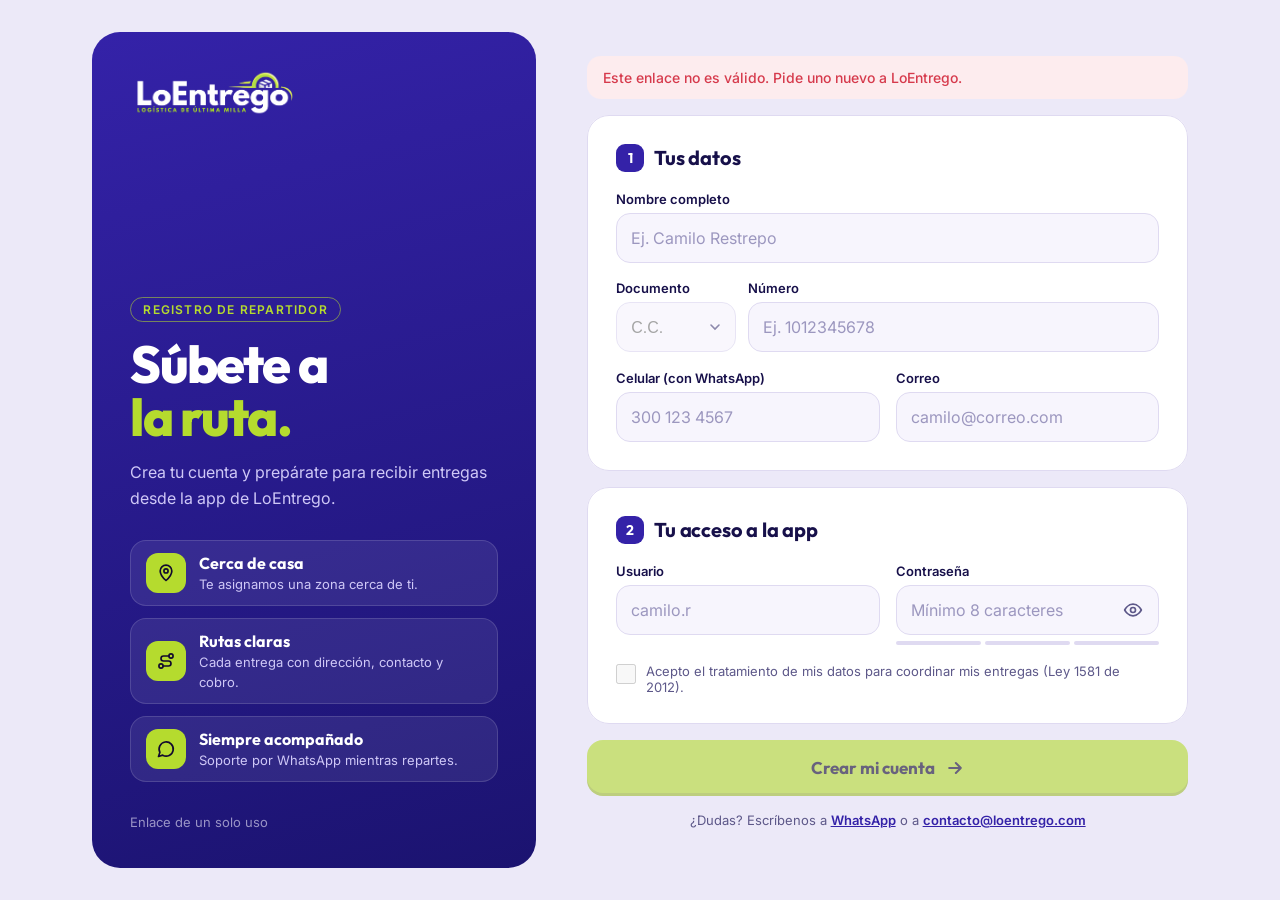
==== form repartidor/index.html @ 3a03f3bd "Links: página de enlaces rehecha (mosaico de tarjetas sobre el planeta, una pantalla sin scroll); re" ====
<!DOCTYPE html>
<html lang="es">
<head>
<meta charset="UTF-8">
<meta name="viewport" content="width=device-width, initial-scale=1.0, viewport-fit=cover">
<meta name="theme-color" content="#3422A8" media="(prefers-color-scheme: light)">
<meta name="theme-color" content="#130F3C" media="(prefers-color-scheme: dark)">
<meta name="color-scheme" content="light dark">
<meta name="robots" content="noindex">
<title>Registro de repartidor · LoEntrego</title>
<link rel="preconnect" href="https://fonts.googleapis.com">
<link rel="preconnect" href="https://fonts.gstatic.com" crossorigin>
<link href="https://fonts.googleapis.com/css2?family=Outfit:wght@500;600;700;800&family=Inter:wght@400;500;600;700&display=swap" rel="stylesheet">
<link rel="stylesheet" href="Styles-registrorepartidor.css?v=7">
<link rel="icon" href="img/icon-192.png">
<link rel="apple-touch-icon" href="img/apple-touch-icon.png">
</head>
<body>

<div class="page">

  <!-- ===== Panel de marca ===== -->
  <aside class="aside">
    <img class="aside-logo" src="img/LoEntrego2026-transparente.png" alt="LoEntrego — Logística de última milla" width="1383" height="374">
    <div class="aside-body">
      <p class="kicker">Registro de repartidor</p>
      <h1>Súbete a<br><span>la ruta.</span></h1>
      <p class="aside-sub">Crea tu cuenta y prepárate para recibir entregas desde la app de LoEntrego.</p>
      <ul class="perks">
        <li><span class="perk-ico" aria-hidden="true"><svg viewBox="0 0 24 24"><path d="M12 21s-7-6.2-7-11.5a7 7 0 0 1 14 0C19 14.8 12 21 12 21Z"/><circle cx="12" cy="9.5" r="2.5"/></svg></span><div><b>Cerca de casa</b><small>Te asignamos una zona cerca de ti.</small></div></li>
        <li><span class="perk-ico" aria-hidden="true"><svg viewBox="0 0 24 24"><circle cx="6" cy="18" r="2.5"/><circle cx="18" cy="6" r="2.5"/><path d="M8.5 18H15a3 3 0 0 0 0-6H9a3 3 0 0 1 0-6h6.5"/></svg></span><div><b>Rutas claras</b><small>Cada entrega con dirección, contacto y cobro.</small></div></li>
        <li><span class="perk-ico" aria-hidden="true"><svg viewBox="0 0 24 24"><path d="M3 21l1.7-5A8.5 8.5 0 1 1 8 19.4Z"/></svg></span><div><b>Siempre acompañado</b><small>Soporte por WhatsApp mientras repartes.</small></div></li>
      </ul>
    </div>
    <p class="aside-foot" id="link-info">Enlace de un solo uso</p>
  </aside>

  <!-- ===== Formulario ===== -->
  <main class="main">
    <form class="form" id="registroForm" novalidate>
      <div class="aviso" id="aviso" hidden></div>

      <!-- 1. Tus datos -->
      <fieldset class="block">
        <legend><span class="n">1</span>Tus datos</legend>

        <div class="field">
          <label for="nombre">Nombre completo</label>
          <input class="input" type="text" id="nombre" name="nombre" placeholder="Ej. Camilo Restrepo" autocomplete="name" maxlength="60" required>
          <p class="err" id="err-nombre">Escribe tu nombre y tu apellido.</p>
        </div>

        <div class="doc">
          <div class="field">
            <label for="tipo_documento">Documento</label>
            <select class="input" id="tipo_documento" name="tipo_documento">
              <option value="cc">C.C.</option>
              <option value="ce">C.E.</option>
              <option value="ppt">PPT</option>
              <option value="pasaporte">Pasaporte</option>
            </select>
          </div>
          <div class="field">
            <label for="documento">Número</label>
            <input class="input" type="text" id="documento" name="documento" placeholder="Ej. 1012345678" inputmode="numeric" maxlength="15" required>
            <p class="err" id="err-documento">Entre 5 y 15 caracteres.</p>
          </div>
        </div>

        <div class="row">
          <div class="field">
            <label for="celular">Celular (con WhatsApp)</label>
            <input class="input" type="tel" id="celular" name="celular" placeholder="300 123 4567" inputmode="numeric" autocomplete="tel" maxlength="12" required>
            <p class="err" id="err-celular">10 dígitos y empieza por 3.</p>
          </div>
          <div class="field">
            <label for="correo">Correo</label>
            <input class="input" type="email" id="correo" name="correo" placeholder="camilo@correo.com" autocomplete="email" maxlength="120" required>
            <p class="err" id="err-correo">Revisa el correo.</p>
          </div>
        </div>
      </fieldset>

      <!-- 2. Acceso -->
      <fieldset class="block">
        <legend><span class="n">2</span>Tu acceso a la app</legend>
        <div class="row">
          <div class="field">
            <label for="usuario">Usuario</label>
            <input class="input" type="text" id="usuario" name="usuario" placeholder="camilo.r" autocomplete="username" autocapitalize="none" spellcheck="false" maxlength="40" required>
            <p class="err" id="err-usuario">Mínimo 4 caracteres, sin espacios.</p>
          </div>
          <div class="field">
            <label for="password">Contraseña</label>
            <div class="pass">
              <input class="input" type="password" id="password" name="password" placeholder="Mínimo 8 caracteres" autocomplete="new-password" required>
              <button type="button" class="pass-btn" id="togglePass" aria-label="Mostrar contraseña" aria-pressed="false">
                <svg viewBox="0 0 24 24" aria-hidden="true"><path d="M2 12s3.6-7 10-7 10 7 10 7-3.6 7-10 7S2 12 2 12Z"/><circle cx="12" cy="12" r="3"/></svg>
              </button>
            </div>
            <div class="meter" aria-hidden="true"><i></i><i></i><i></i></div>
            <p class="err" id="err-password">Mínimo 8 caracteres.</p>
          </div>
        </div>
        <label class="check">
          <input type="checkbox" id="datos" name="datos" required>
          <span>Acepto el tratamiento de mis datos para coordinar mis entregas (Ley 1581 de 2012).</span>
        </label>
        <p class="err" id="err-datos">Necesitamos tu autorización para crear la cuenta.</p>
      </fieldset>

      <button type="submit" class="submit" id="submitBtn">
        <span>Crear mi cuenta</span>
        <svg viewBox="0 0 24 24" aria-hidden="true"><path d="M5 12h14M13 6l6 6-6 6"/></svg>
      </button>
    </form>

    <!-- Listo -->
    <section class="done" id="successState" hidden aria-live="polite">
      <div class="done-ico" aria-hidden="true"><svg viewBox="0 0 24 24"><path d="M4 12.5 9.5 18 20 6"/></svg></div>
      <h2>¡Bienvenido al equipo!</h2>
      <p>Tu cuenta quedó creada. Abre la app de LoEntrego e inicia sesión: cuando el equipo te active, verás tus entregas ahí.</p>
      <div class="ticket">
        <div class="ticket-top"><span class="pill">En proceso</span><span class="ticket-code" id="sum-doc"></span></div>
        <p class="ticket-name" id="sum-nombre"></p>
        <dl>
          <div><dt>Zona</dt><dd>Te la asigna LoEntrego</dd></div>
          <div><dt>Contacto</dt><dd id="sum-contacto"></dd></div>
          <div><dt>Usuario</dt><dd id="sum-usuario"></dd></div>
        </dl>
      </div>
      <a class="submit" href="https://app.loentrego.com/">
        <span>Abrir la app</span>
        <svg viewBox="0 0 24 24" aria-hidden="true"><path d="M5 12h14M13 6l6 6-6 6"/></svg>
      </a>
    </section>

    <p class="help">¿Dudas? Escríbenos a <a href="https://wa.me/573101234567?text=Hola%2C%20tengo%20una%20duda%20con%20mi%20registro%20de%20repartidor" target="_blank" rel="noopener">WhatsApp</a> o a <a href="mailto:contacto@loentrego.com">contacto@loentrego.com</a></p>
  </main>
</div>

<script src="../registro-comun.js?v=1"></script>
<script src="Scripts-registrorepartidor.js?v=6"></script>
</body>
</html>
---- form repartidor/Styles-registrorepartidor.css ----
/* =====================================================================
   LoEntrego · Registro de repartidor — mismo diseño del registro de comercio
   Claro y ordenado, como la app del comercio: panel azul con los
   beneficios y el formulario en tres bloques sobre lavanda.
   ===================================================================== */
:root {
  --azul: #3422A8;
  --azul-oscuro: #1B1370;
  --lima: #B5DB2E;
  --lima-hover: #C3E64A;
  --tinta: #12092E;
  --lavanda: #ECE9F8;
  --surface: #F7F5FD;
  --line: #DFDAF1;
  --text: #17104A;
  --muted: #5D5889;
  --fail: #D63A4C;
  --fail-bg: #FDECEE;
  --ease: cubic-bezier(0.2, 0.8, 0.2, 1);
}
[hidden] { display: none !important; }
*, *::before, *::after { box-sizing: border-box; margin: 0; padding: 0; }
img, svg { display: block; }
button, input { font: inherit; color: inherit; }
button { cursor: pointer; border: 0; background: none; }
body { min-height: 100dvh; font-family: 'Inter', system-ui, sans-serif; color: var(--text); background: var(--lavanda); -webkit-font-smoothing: antialiased; }
a { color: var(--azul); font-weight: 600; }
:where(a, button, input):focus-visible { outline: 2.5px solid var(--azul); outline-offset: 2px; }

.page { display: grid; grid-template-columns: minmax(320px, 0.85fr) minmax(0, 1.15fr); gap: clamp(1.5rem, 4vw, 3.5rem); max-width: 1160px; min-height: 100dvh; margin: 0 auto; padding: clamp(1rem, 3vw, 2rem); }

/* ---------- Panel azul ---------- */
.aside { position: sticky; top: clamp(1rem, 3vw, 2rem); align-self: start; display: flex; flex-direction: column; gap: 2rem; min-height: calc(100dvh - 2 * clamp(1rem, 3vw, 2rem)); padding: clamp(1.5rem, 3vw, 2.5rem); border-radius: 28px; color: #fff; background: linear-gradient(165deg, var(--azul) 0%, var(--azul-oscuro) 100%); overflow: hidden; }
.aside-logo { width: 170px; height: auto; }
.aside-body { margin-top: auto; }
.kicker { display: inline-block; margin-bottom: 1rem; padding: 4px 12px; border-radius: 999px; border: 1px solid rgba(181, 219, 46, 0.55); color: var(--lima); font-size: 0.75rem; font-weight: 600; letter-spacing: 0.1em; text-transform: uppercase; }
.aside h1 { font-family: 'Outfit', sans-serif; font-size: clamp(2.25rem, 1.6rem + 2.4vw, 3.25rem); font-weight: 800; line-height: 1.02; letter-spacing: -0.035em; }
.aside h1 span { color: var(--lima); }
.aside-sub { margin-top: 1rem; font-size: 1rem; line-height: 1.6; color: #CFC8F7; }
.perks { list-style: none; display: flex; flex-direction: column; gap: 0.75rem; margin-top: 1.75rem; }
.perks li { display: flex; align-items: center; gap: 0.85rem; padding: 0.75rem 0.9rem; border-radius: 16px; background: rgba(255, 255, 255, 0.08); border: 1px solid rgba(255, 255, 255, 0.14); }
.perk-ico { display: grid; place-items: center; width: 40px; height: 40px; flex-shrink: 0; border-radius: 12px; background: var(--lima); color: var(--tinta); }
.perk-ico svg, .pass-btn svg, .submit svg, .done-ico svg { fill: none; stroke: currentColor; stroke-width: 2; stroke-linecap: round; stroke-linejoin: round; }
.perk-ico svg { width: 20px; height: 20px; }
.perks b { display: block; font-family: 'Outfit', sans-serif; font-size: 1rem; }
.perks small { font-size: 0.8125rem; color: #CFC8F7; }
.aside-foot { font-size: 0.8125rem; color: #9A94C6; }

/* ---------- Formulario ---------- */
.main { display: flex; flex-direction: column; gap: 1rem; padding: clamp(0rem, 2vw, 1.5rem) 0; }
.form { display: flex; flex-direction: column; gap: 1rem; }
.aviso { padding: 0.8rem 1rem; border-radius: 14px; font-size: 0.875rem; font-weight: 500; }
.aviso[data-tono="info"] { background: #E2EBFB; color: #2160C4; }
.aviso[data-tono="error"] { background: var(--fail-bg); color: var(--fail); }
.block { display: flex; flex-direction: column; gap: 1.1rem; padding: clamp(1.25rem, 2.5vw, 1.75rem); border: 1px solid var(--line); border-radius: 22px; background: #fff; }
legend { float: left; display: flex; align-items: center; gap: 10px; width: 100%; margin-bottom: 0.1rem; font-family: 'Outfit', sans-serif; font-size: 1.25rem; font-weight: 700; letter-spacing: -0.01em; }
legend + * { clear: both; }
.n { display: grid; place-items: center; width: 28px; height: 28px; border-radius: 9px; background: var(--azul); color: #fff; font-size: 0.875rem; }
.row { display: grid; grid-template-columns: 1fr 1fr; gap: 1rem; }
.field { display: flex; flex-direction: column; gap: 6px; min-width: 0; }
.field label, .label { font-size: 0.8125rem; font-weight: 600; color: var(--text); }
.field label small { font-weight: 500; color: var(--muted); }
.input { width: 100%; min-height: 50px; padding: 0 14px; border-radius: 14px; border: 1.5px solid var(--line); background: var(--surface); font-size: 1rem; transition: border-color 0.15s var(--ease), box-shadow 0.15s var(--ease), background 0.15s var(--ease); }
.input::placeholder { color: #9C97BF; }
.input:hover { border-color: #C8C2E6; }
.input:focus { outline: none; border-color: var(--azul); background: #fff; box-shadow: 0 0 0 4px rgba(52, 34, 168, 0.12); }
.input.invalid { border-color: var(--fail); background: var(--fail-bg); }
.input-short { max-width: 180px; }
.err { display: none; font-size: 0.75rem; font-weight: 500; color: var(--fail); }
.err.show { display: block; }

/* Tipo de negocio y municipio */
.chips { display: flex; flex-wrap: wrap; gap: 8px; }
.chip input, .seg input { position: absolute; opacity: 0; pointer-events: none; }
.chip span { display: inline-flex; align-items: center; min-height: 42px; padding: 0 16px; border-radius: 999px; border: 1.5px solid var(--line); background: var(--surface); font-size: 0.875rem; font-weight: 600; cursor: pointer; transition: all 0.15s var(--ease); }
.chip input:checked + span { border-color: var(--azul); background: var(--azul); color: #fff; }
.chip input:focus-visible + span, .seg input:focus-visible + span { outline: 2.5px solid var(--azul); outline-offset: 2px; }
.seg { display: grid; grid-template-columns: repeat(3, 1fr); padding: 4px; border-radius: 14px; background: var(--lavanda); }
.seg span { display: grid; place-items: center; min-height: 42px; border-radius: 11px; font-size: 0.9375rem; font-weight: 600; color: var(--muted); cursor: pointer; transition: all 0.15s var(--ease); }
.seg input:checked + span { background: #fff; color: var(--azul); box-shadow: 0 2px 8px -2px rgba(23, 16, 74, 0.2); }

/* Contraseña */
.pass { position: relative; }
.pass .input { padding-right: 52px; }
.pass-btn { position: absolute; right: 6px; top: 50%; translate: 0 -50%; display: grid; place-items: center; width: 40px; height: 40px; border-radius: 10px; color: var(--muted); }
.pass-btn:hover { background: var(--lavanda); }
.pass-btn[aria-pressed="true"] { color: var(--azul); }
.pass-btn svg { width: 20px; height: 20px; }
.meter { display: grid; grid-template-columns: repeat(3, 1fr); gap: 4px; }
.meter i { height: 4px; border-radius: 4px; background: var(--line); transition: background 0.2s var(--ease); }
.meter[data-n="1"] i:nth-child(1) { background: var(--fail); }
.meter[data-n="2"] i:nth-child(-n+2) { background: #FF8A1F; }
.meter[data-n="3"] i { background: #7FA80F; }

.check { display: flex; align-items: flex-start; gap: 10px; font-size: 0.8125rem; color: var(--muted); cursor: pointer; }
.check input { width: 20px; height: 20px; margin-top: 1px; flex-shrink: 0; accent-color: var(--azul); }

.submit { display: inline-flex; align-items: center; justify-content: center; gap: 10px; width: 100%; min-height: 56px; border-radius: 16px; background: var(--lima); color: var(--tinta); font-family: 'Outfit', sans-serif; font-size: 1.0625rem; font-weight: 700; text-decoration: none; box-shadow: inset 0 -3px 0 rgba(18, 9, 46, 0.14); transition: transform 0.15s var(--ease), background 0.15s var(--ease); }
.submit:hover { background: var(--lima-hover); transform: translateY(-2px); }
.submit:disabled { opacity: 0.6; cursor: default; transform: none; }
.submit svg { width: 20px; height: 20px; stroke-width: 2.4; }
.help { font-size: 0.8125rem; text-align: center; color: var(--muted); }

/* ---------- Listo ---------- */
.done { display: flex; flex-direction: column; align-items: center; gap: 1rem; padding: clamp(1.5rem, 4vw, 2.5rem); border-radius: 26px; background: #fff; border: 1px solid var(--line); text-align: center; animation: subir 0.5s var(--ease) both; }
.done-ico { display: grid; place-items: center; width: 72px; height: 72px; border-radius: 50%; background: var(--lima); color: var(--tinta); animation: pop 0.6s var(--ease) 0.1s both; }
.done-ico svg { width: 34px; height: 34px; stroke-width: 3; }
.done h2 { font-family: 'Outfit', sans-serif; font-size: 1.875rem; letter-spacing: -0.02em; }
.done > p { max-width: 42ch; color: var(--muted); }
.ticket { width: 100%; max-width: 440px; padding: 1.1rem 1.25rem; border-radius: 20px; background: linear-gradient(150deg, var(--azul), var(--azul-oscuro)); color: #fff; text-align: left; }
.ticket-top { display: flex; align-items: center; justify-content: space-between; gap: 8px; }
.pill { display: inline-flex; align-items: center; gap: 6px; padding: 4px 11px; border-radius: 999px; background: var(--lima); color: var(--tinta); font-size: 0.75rem; font-weight: 700; }
.pill::before { content: ''; width: 6px; height: 6px; border-radius: 50%; background: currentColor; }
.ticket-code { font-size: 0.75rem; font-weight: 600; letter-spacing: 0.04em; color: #CFC8F7; }
.ticket-name { margin: 0.75rem 0 1rem; font-family: 'Outfit', sans-serif; font-size: 1.5rem; font-weight: 700; letter-spacing: -0.02em; overflow-wrap: anywhere; }
.ticket dl { display: flex; flex-direction: column; gap: 0.5rem; padding-top: 0.85rem; border-top: 2px dashed rgba(255, 255, 255, 0.22); }
.ticket dt { font-size: 0.6875rem; font-weight: 600; letter-spacing: 0.04em; text-transform: uppercase; color: #9A94C6; }
.ticket dd { font-size: 0.9375rem; overflow-wrap: anywhere; }
.done .submit { max-width: 440px; }

@keyframes subir { from { opacity: 0; transform: translateY(16px); } }
@keyframes pop { 0% { transform: scale(0.4); opacity: 0; } 70% { transform: scale(1.1); } 100% { transform: scale(1); opacity: 1; } }
@media (prefers-reduced-motion: reduce) { *, *::before, *::after { animation-duration: 0.01ms !important; transition-duration: 0.01ms !important; } }

/* ---------- Celular y tablet ---------- */
@media (max-width: 860px) {
  .page { grid-template-columns: 1fr; gap: 1rem; padding: 0 0 1.5rem; }
  .aside { position: static; min-height: 0; gap: 1.25rem; border-radius: 0 0 28px 28px; padding: 1.5rem 1.25rem 1.75rem; }
  .aside-logo { width: 140px; }
  .aside-body { margin-top: 0; }
  .aside h1 { font-size: 2.125rem; }
  .perks { flex-direction: row; overflow-x: auto; scroll-snap-type: x mandatory; margin: 1.25rem -1.25rem 0; padding: 0 1.25rem 4px; scrollbar-width: none; }
  .perks li { flex: 0 0 78%; scroll-snap-align: start; }
  .aside-foot { display: none; }
  .main { padding: 0 1rem; }
}
@media (max-width: 520px) {
  .row { grid-template-columns: 1fr; }
  .chip { flex: 1 1 auto; } .chip span { width: 100%; justify-content: center; }
}

/* =====================================================================
   Tema oscuro automático (sigue al celular o al computador)
   Los mismos colores del modo oscuro de la AppWeb, donde el comercio
   va a trabajar después: índigo profundo y el lima como selección.
   ===================================================================== */
@media (prefers-color-scheme: dark) {
  :root {
    --lavanda: #130F3C;          /* fondo de la página */
    --surface: #17124A;          /* campos */
    --line: rgba(255, 255, 255, 0.10);
    --text: #ECE9FF;
    --muted: #B3ADE0;
    --fail: #FF7A88;
    --fail-bg: rgba(255, 122, 136, 0.12);
    color-scheme: dark;
  }
  .aside { background: radial-gradient(80% 50% at 100% 0%, rgba(120, 100, 255, 0.45), transparent 70%), linear-gradient(165deg, #3422A8 0%, #22188A 100%); box-shadow: 0 20px 40px -18px rgba(0, 0, 0, 0.8); }
  .block, .done { background: #1D1757; border-color: rgba(255, 255, 255, 0.10); box-shadow: 0 1px 0 rgba(255, 255, 255, 0.03) inset, 0 10px 24px -14px rgba(0, 0, 0, 0.7); }
  .input { background: var(--surface); border-color: rgba(255, 255, 255, 0.10); }
  .input::placeholder { color: #8580B8; }
  .input:hover { border-color: rgba(255, 255, 255, 0.20); }
  .input:focus { background: var(--surface); border-color: var(--lima); box-shadow: 0 0 0 4px rgba(181, 219, 46, 0.22); }
  .input.invalid { border-color: var(--fail); background: var(--fail-bg); }
  .n { background: var(--lima); color: var(--tinta); }
  .chip span { background: var(--surface); border-color: rgba(255, 255, 255, 0.10); color: var(--text); }
  .chip input:checked + span { background: var(--lima); border-color: var(--lima); color: var(--tinta); }
  .seg { background: #17124A; }
  .seg span { color: var(--muted); }
  .seg input:checked + span { background: #262064; color: var(--text); box-shadow: inset 0 0 0 1.5px var(--lima); }
  .pass-btn { color: #8580B8; }
  .pass-btn:hover { background: rgba(255, 255, 255, 0.06); }
  .pass-btn[aria-pressed="true"] { color: var(--lima); }
  .meter i { background: rgba(255, 255, 255, 0.10); }
  .meter[data-n="2"] i:nth-child(-n+2) { background: #FFB547; }
  .meter[data-n="3"] i { background: var(--lima); }
  .aviso[data-tono="error"] { background: var(--fail-bg); color: var(--fail); }
  a { color: var(--lima); }
  :where(a, button, input):focus-visible, .chip input:focus-visible + span, .seg input:focus-visible + span { outline-color: var(--lima); }
  .check input { accent-color: var(--lima); }
  .done-ico { box-shadow: 0 0 0 8px rgba(181, 219, 46, 0.14); }
  .ticket { background: linear-gradient(150deg, #3422A8, #22188A); box-shadow: inset 0 1px 0 rgba(255, 255, 255, 0.14); }
}

/* Propio del repartidor: documento (tipo + número) y placa */
.doc { display: grid; grid-template-columns: 120px 1fr; gap: 0.75rem; }
select.input { appearance: none; padding-right: 34px; cursor: pointer; background-image: url("data:image/svg+xml,%3Csvg xmlns='http://www.w3.org/2000/svg' viewBox='0 0 24 24' fill='none' stroke='%235D5889' stroke-width='2.4' stroke-linecap='round'%3E%3Cpath d='m6 9 6 6 6-6'/%3E%3C/svg%3E"); background-repeat: no-repeat; background-position: right 12px center; background-size: 16px; }
.input.placa { max-width: 180px; font-weight: 700; letter-spacing: 0.12em; text-transform: uppercase; }
.field[hidden] { display: none; }
.hint { font-size: 0.75rem; color: var(--muted); }
@media (prefers-color-scheme: dark) {
  select.input { background-image: url("data:image/svg+xml,%3Csvg xmlns='http://www.w3.org/2000/svg' viewBox='0 0 24 24' fill='none' stroke='%23B3ADE0' stroke-width='2.4' stroke-linecap='round'%3E%3Cpath d='m6 9 6 6 6-6'/%3E%3C/svg%3E"); }
  select.input option { background: #1D1757; }
}
@media (max-width: 520px) { .doc { grid-template-columns: 100px 1fr; } }
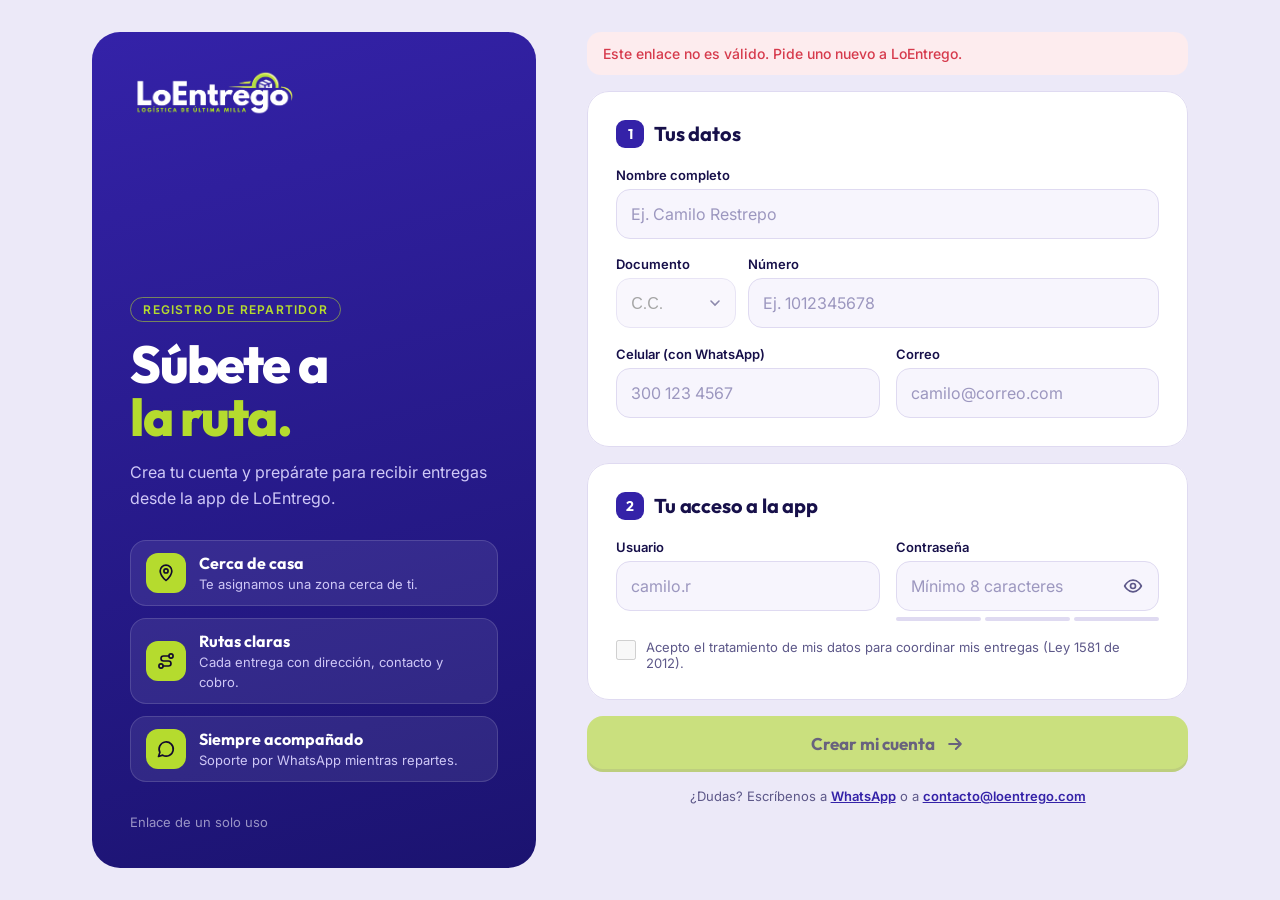
==== commit bdc28618: "Links: foto en azul de marca y acentos sutiles de la paleta (azul, naranja, lavanda) por parada; for" ====
--- a/form repartidor/index.html
+++ b/form repartidor/index.html
@@ -11,7 +11,7 @@
 <link rel="preconnect" href="https://fonts.googleapis.com">
 <link rel="preconnect" href="https://fonts.gstatic.com" crossorigin>
 <link href="https://fonts.googleapis.com/css2?family=Outfit:wght@500;600;700;800&family=Inter:wght@400;500;600;700&display=swap" rel="stylesheet">
-<link rel="stylesheet" href="Styles-registrorepartidor.css?v=7">
+<link rel="stylesheet" href="Styles-registrorepartidor.css?v=8">
 <link rel="icon" href="img/icon-192.png">
 <link rel="apple-touch-icon" href="img/apple-touch-icon.png">
 </head>
--- a/form repartidor/Styles-registrorepartidor.css
+++ b/form repartidor/Styles-registrorepartidor.css
@@ -193,3 +193,6 @@
   select.input option { background: #1D1757; }
 }
 @media (max-width: 520px) { .doc { grid-template-columns: 100px 1fr; } }
+
+/* Escritorio: el panel azul y el primer bloque empiezan a la misma altura */
+@media (min-width: 861px) { .main { padding-top: 0; } }
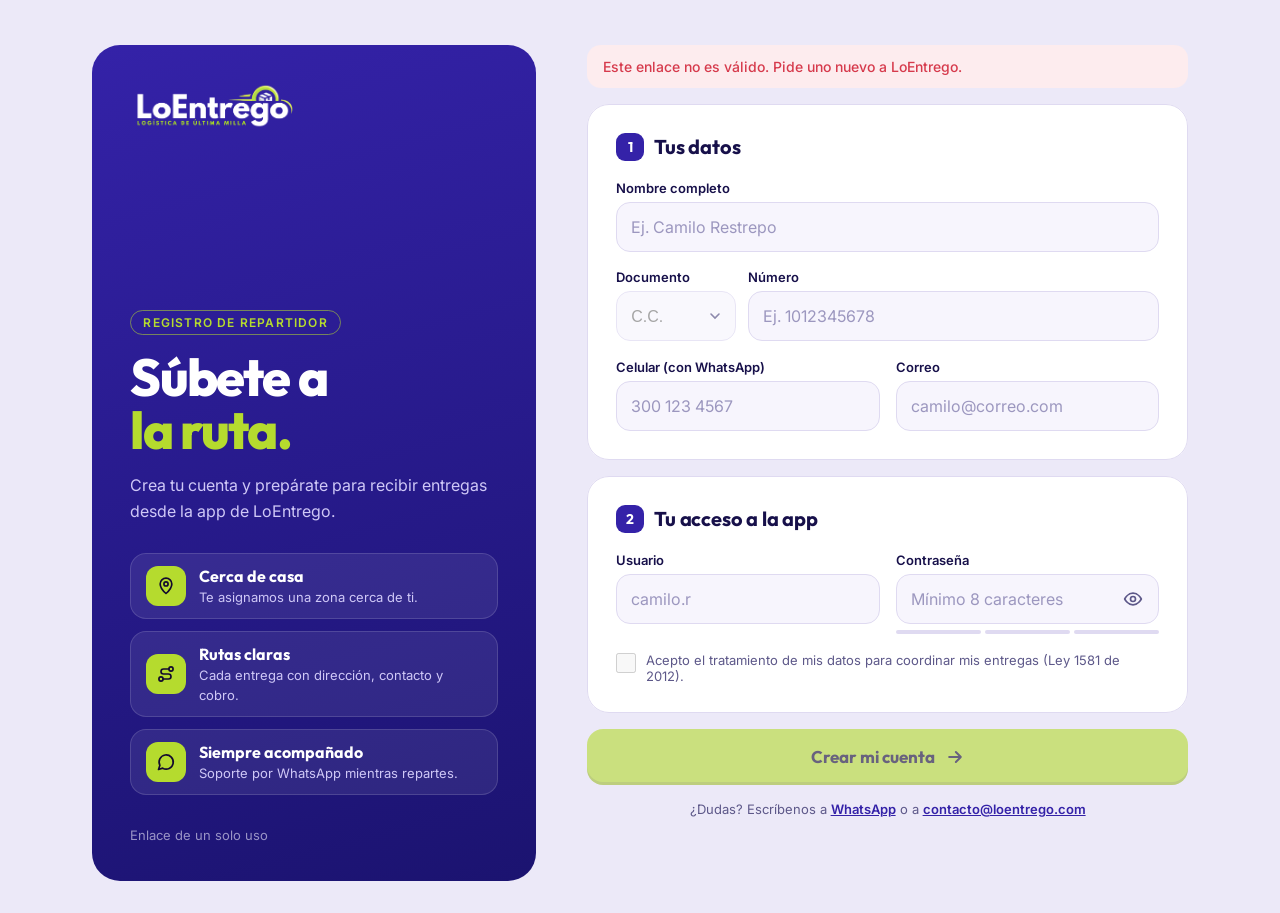
==== commit 8274b156: "Formularios: en celular el panel azul del mismo ancho que los bloques y beneficios con bordes difumi" ====
--- a/form repartidor/index.html
+++ b/form repartidor/index.html
@@ -11,7 +11,7 @@
 <link rel="preconnect" href="https://fonts.googleapis.com">
 <link rel="preconnect" href="https://fonts.gstatic.com" crossorigin>
 <link href="https://fonts.googleapis.com/css2?family=Outfit:wght@500;600;700;800&family=Inter:wght@400;500;600;700&display=swap" rel="stylesheet">
-<link rel="stylesheet" href="Styles-registrorepartidor.css?v=8">
+<link rel="stylesheet" href="Styles-registrorepartidor.css?v=9">
 <link rel="icon" href="img/icon-192.png">
 <link rel="apple-touch-icon" href="img/apple-touch-icon.png">
 </head>
--- a/form repartidor/Styles-registrorepartidor.css
+++ b/form repartidor/Styles-registrorepartidor.css
@@ -194,5 +194,19 @@
 }
 @media (max-width: 520px) { .doc { grid-template-columns: 100px 1fr; } }
 
-/* Escritorio: el panel azul y el primer bloque empiezan a la misma altura */
-@media (min-width: 861px) { .main { padding-top: 0; } }
+
+/* Escritorio: los dos cuadros a la misma altura (la de antes, con aire arriba) */
+@media (min-width: 861px) {
+  .page { padding-top: clamp(2rem, 5vh, 3.5rem); }
+  .aside { top: clamp(2rem, 5vh, 3.5rem); }
+  .main { padding-top: 0; }
+}
+/* Celular: el panel azul del mismo ancho que los bloques; los beneficios se desvanecen en los bordes */
+@media (max-width: 860px) {
+  .page { padding: 1rem 1rem 1.5rem; }
+  .aside { border-radius: 24px; padding: 1.5rem 1.25rem; }
+  .main { padding: 0; }
+  .perks { margin: 1.25rem -1.25rem 0; padding: 0 1.25rem 4px; scroll-padding-inline: 1.25rem;
+    -webkit-mask-image: linear-gradient(90deg, transparent 0, #000 1.25rem, #000 calc(100% - 2.5rem), transparent 100%);
+            mask-image: linear-gradient(90deg, transparent 0, #000 1.25rem, #000 calc(100% - 2.5rem), transparent 100%); }
+}
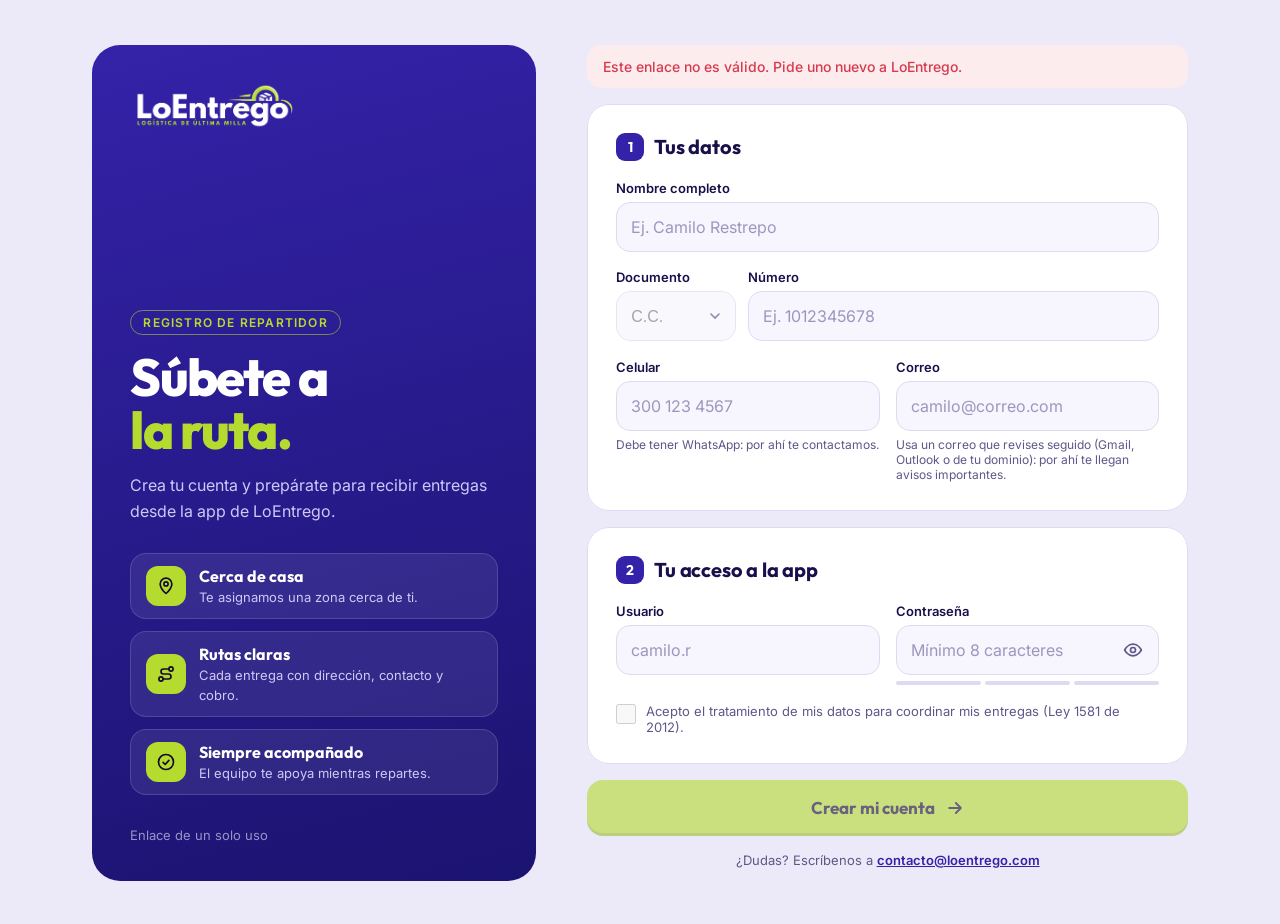
==== commit 68011bd6: "Formularios sin opción de WhatsApp; comercio sin pedidos al día; avisos en celular (debe tener Whats" ====
--- a/form repartidor/index.html
+++ b/form repartidor/index.html
@@ -11,7 +11,7 @@
 <link rel="preconnect" href="https://fonts.googleapis.com">
 <link rel="preconnect" href="https://fonts.gstatic.com" crossorigin>
 <link href="https://fonts.googleapis.com/css2?family=Outfit:wght@500;600;700;800&family=Inter:wght@400;500;600;700&display=swap" rel="stylesheet">
-<link rel="stylesheet" href="Styles-registrorepartidor.css?v=9">
+<link rel="stylesheet" href="Styles-registrorepartidor.css?v=10">
 <link rel="icon" href="img/icon-192.png">
 <link rel="apple-touch-icon" href="img/apple-touch-icon.png">
 </head>
@@ -29,7 +29,7 @@
       <ul class="perks">
         <li><span class="perk-ico" aria-hidden="true"><svg viewBox="0 0 24 24"><path d="M12 21s-7-6.2-7-11.5a7 7 0 0 1 14 0C19 14.8 12 21 12 21Z"/><circle cx="12" cy="9.5" r="2.5"/></svg></span><div><b>Cerca de casa</b><small>Te asignamos una zona cerca de ti.</small></div></li>
         <li><span class="perk-ico" aria-hidden="true"><svg viewBox="0 0 24 24"><circle cx="6" cy="18" r="2.5"/><circle cx="18" cy="6" r="2.5"/><path d="M8.5 18H15a3 3 0 0 0 0-6H9a3 3 0 0 1 0-6h6.5"/></svg></span><div><b>Rutas claras</b><small>Cada entrega con dirección, contacto y cobro.</small></div></li>
-        <li><span class="perk-ico" aria-hidden="true"><svg viewBox="0 0 24 24"><path d="M3 21l1.7-5A8.5 8.5 0 1 1 8 19.4Z"/></svg></span><div><b>Siempre acompañado</b><small>Soporte por WhatsApp mientras repartes.</small></div></li>
+        <li><span class="perk-ico" aria-hidden="true"><svg viewBox="0 0 24 24"><circle cx="12" cy="12" r="9"/><path d="M8.5 12.5l2.5 2.5 4.5-5"/></svg></span><div><b>Siempre acompañado</b><small>El equipo te apoya mientras repartes.</small></div></li>
       </ul>
     </div>
     <p class="aside-foot" id="link-info">Enlace de un solo uso</p>
@@ -69,14 +69,16 @@
 
         <div class="row">
           <div class="field">
-            <label for="celular">Celular (con WhatsApp)</label>
+            <label for="celular">Celular</label>
             <input class="input" type="tel" id="celular" name="celular" placeholder="300 123 4567" inputmode="numeric" autocomplete="tel" maxlength="12" required>
             <p class="err" id="err-celular">10 dígitos y empieza por 3.</p>
+            <p class="hint">Debe tener WhatsApp: por ahí te contactamos.</p>
           </div>
           <div class="field">
             <label for="correo">Correo</label>
             <input class="input" type="email" id="correo" name="correo" placeholder="camilo@correo.com" autocomplete="email" maxlength="120" required>
             <p class="err" id="err-correo">Revisa el correo.</p>
+            <p class="hint">Usa un correo que revises seguido (Gmail, Outlook o de tu dominio): por ahí te llegan avisos importantes.</p>
           </div>
         </div>
       </fieldset>
@@ -135,7 +137,7 @@
       </a>
     </section>
 
-    <p class="help">¿Dudas? Escríbenos a <a href="https://wa.me/573101234567?text=Hola%2C%20tengo%20una%20duda%20con%20mi%20registro%20de%20repartidor" target="_blank" rel="noopener">WhatsApp</a> o a <a href="mailto:contacto@loentrego.com">contacto@loentrego.com</a></p>
+    <p class="help">¿Dudas? Escríbenos a <a href="mailto:contacto@loentrego.com">contacto@loentrego.com</a></p>
   </main>
 </div>
 
--- a/form repartidor/Styles-registrorepartidor.css
+++ b/form repartidor/Styles-registrorepartidor.css
@@ -210,3 +210,6 @@
     -webkit-mask-image: linear-gradient(90deg, transparent 0, #000 1.25rem, #000 calc(100% - 2.5rem), transparent 100%);
             mask-image: linear-gradient(90deg, transparent 0, #000 1.25rem, #000 calc(100% - 2.5rem), transparent 100%); }
 }
+
+/* Aviso bajo un campo (p. ej. el celular debe tener WhatsApp) */
+.field .hint { font-size: 0.75rem; color: var(--muted); }
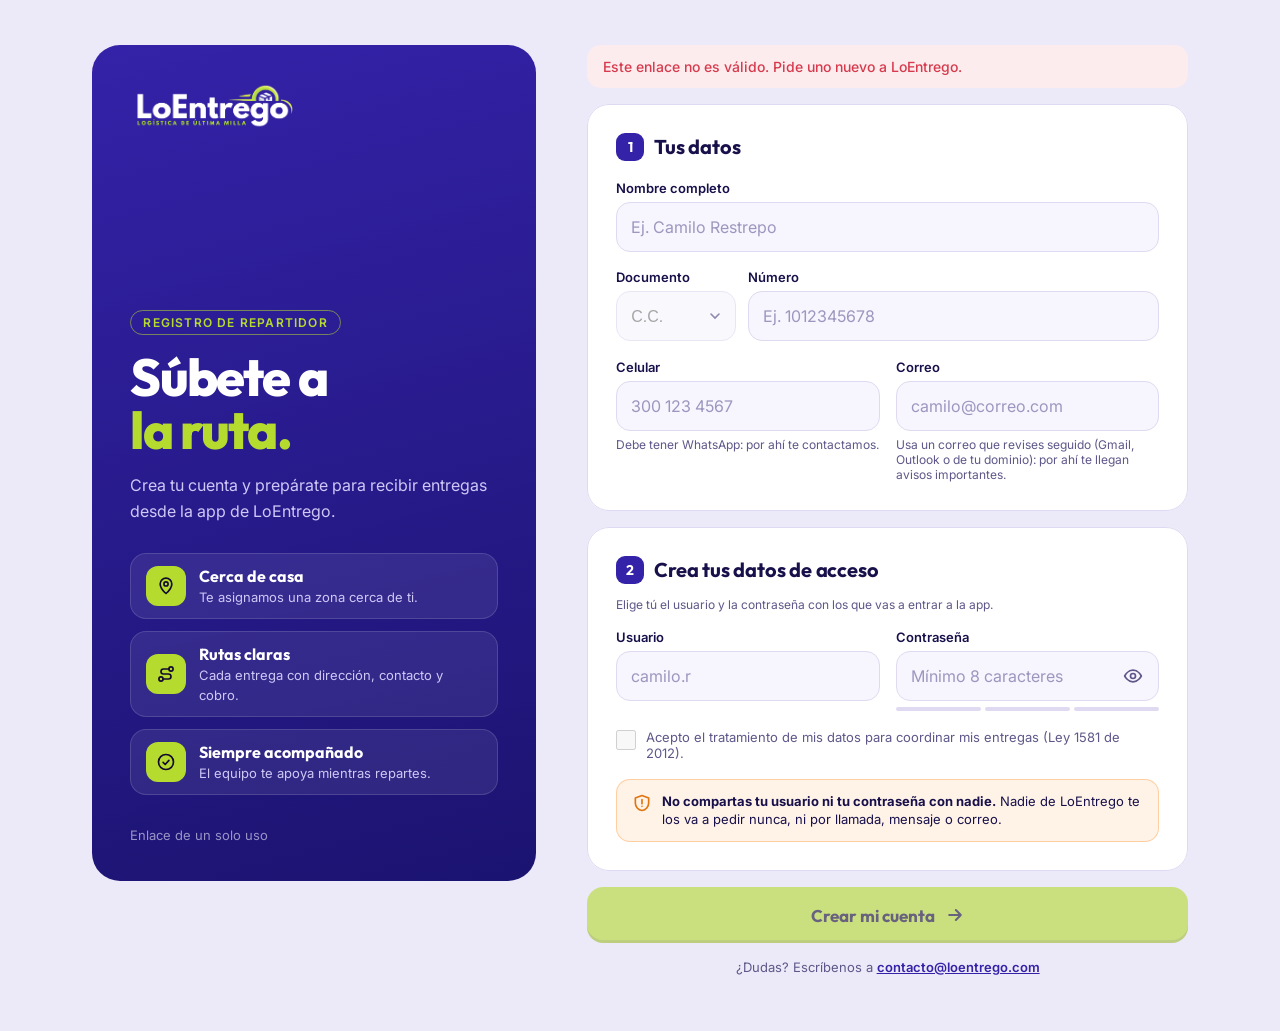
==== commit c472a7b2: "Formularios: 'Crea tus datos de acceso' (el usuario los elige) y aviso de no compartir usuario ni co" ====
--- a/form repartidor/index.html
+++ b/form repartidor/index.html
@@ -11,7 +11,7 @@
 <link rel="preconnect" href="https://fonts.googleapis.com">
 <link rel="preconnect" href="https://fonts.gstatic.com" crossorigin>
 <link href="https://fonts.googleapis.com/css2?family=Outfit:wght@500;600;700;800&family=Inter:wght@400;500;600;700&display=swap" rel="stylesheet">
-<link rel="stylesheet" href="Styles-registrorepartidor.css?v=10">
+<link rel="stylesheet" href="Styles-registrorepartidor.css?v=11">
 <link rel="icon" href="img/icon-192.png">
 <link rel="apple-touch-icon" href="img/apple-touch-icon.png">
 </head>
@@ -85,7 +85,8 @@
 
       <!-- 2. Acceso -->
       <fieldset class="block">
-        <legend><span class="n">2</span>Tu acceso a la app</legend>
+        <legend><span class="n">2</span>Crea tus datos de acceso</legend>
+        <p class="hint acceso-sub">Elige tú el usuario y la contraseña con los que vas a entrar a la app.</p>
         <div class="row">
           <div class="field">
             <label for="usuario">Usuario</label>
@@ -109,6 +110,7 @@
           <span>Acepto el tratamiento de mis datos para coordinar mis entregas (Ley 1581 de 2012).</span>
         </label>
         <p class="err" id="err-datos">Necesitamos tu autorización para crear la cuenta.</p>
+        <p class="aviso-seg" role="note"><svg viewBox="0 0 24 24" aria-hidden="true"><path d="M12 3 4 6v6c0 4.5 3.4 8.3 8 9 4.6-.7 8-4.5 8-9V6Z"/><path d="M12 8v5M12 16h.01"/></svg><span><b>No compartas tu usuario ni tu contraseña con nadie.</b> Nadie de LoEntrego te los va a pedir nunca, ni por llamada, mensaje o correo.</span></p>
       </fieldset>
 
       <button type="submit" class="submit" id="submitBtn">
--- a/form repartidor/Styles-registrorepartidor.css
+++ b/form repartidor/Styles-registrorepartidor.css
@@ -213,3 +213,10 @@
 
 /* Aviso bajo un campo (p. ej. el celular debe tener WhatsApp) */
 .field .hint { font-size: 0.75rem; color: var(--muted); }
+
+/* Bloque de acceso: el usuario elige sus datos y se le advierte que no los comparta */
+.acceso-sub { margin-top: -0.4rem; }
+.aviso-seg { display: flex; align-items: flex-start; gap: 10px; padding: 0.75rem 0.9rem; border-radius: 14px; background: rgba(255, 138, 31, 0.1); border: 1px solid rgba(255, 138, 31, 0.35); font-size: 0.8125rem; line-height: 1.45; color: var(--text); }
+.aviso-seg svg { width: 20px; height: 20px; flex-shrink: 0; margin-top: 1px; fill: none; stroke: #E07510; stroke-width: 2; stroke-linecap: round; stroke-linejoin: round; }
+.aviso-seg b { font-weight: 700; }
+@media (prefers-color-scheme: dark) { .aviso-seg svg { stroke: #FFB547; } }
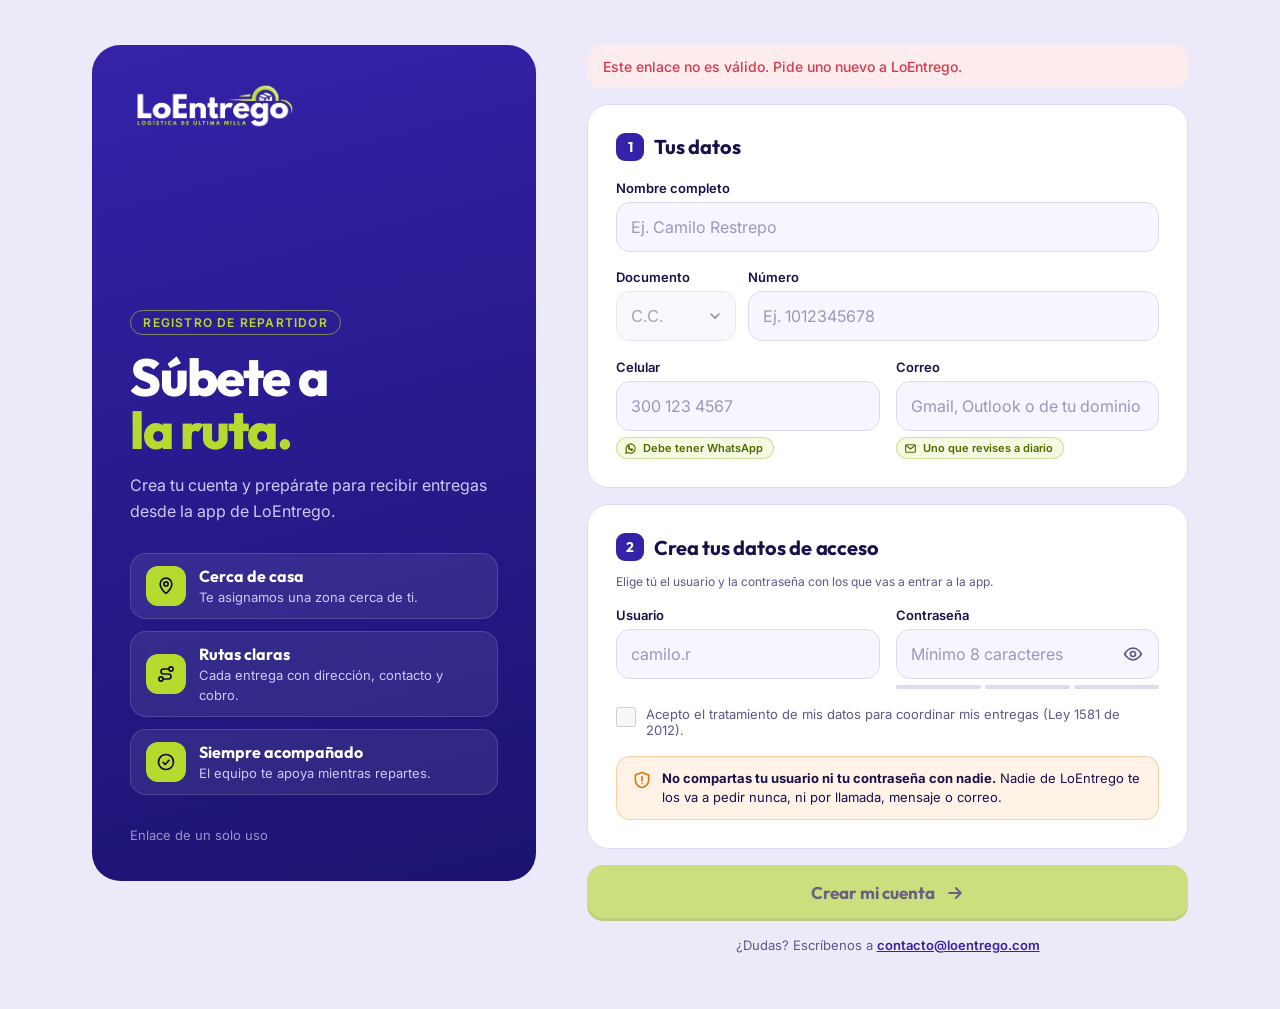
==== commit c9cc9da0: "Avisos de celular (debe tener WhatsApp) y correo (uno que revises a diario) como pastillas con ícono" ====
--- a/form repartidor/index.html
+++ b/form repartidor/index.html
@@ -11,7 +11,7 @@
 <link rel="preconnect" href="https://fonts.googleapis.com">
 <link rel="preconnect" href="https://fonts.gstatic.com" crossorigin>
 <link href="https://fonts.googleapis.com/css2?family=Outfit:wght@500;600;700;800&family=Inter:wght@400;500;600;700&display=swap" rel="stylesheet">
-<link rel="stylesheet" href="Styles-registrorepartidor.css?v=11">
+<link rel="stylesheet" href="Styles-registrorepartidor.css?v=12">
 <link rel="icon" href="img/icon-192.png">
 <link rel="apple-touch-icon" href="img/apple-touch-icon.png">
 </head>
@@ -72,13 +72,13 @@
             <label for="celular">Celular</label>
             <input class="input" type="tel" id="celular" name="celular" placeholder="300 123 4567" inputmode="numeric" autocomplete="tel" maxlength="12" required>
             <p class="err" id="err-celular">10 dígitos y empieza por 3.</p>
-            <p class="hint">Debe tener WhatsApp: por ahí te contactamos.</p>
+            <span class="aviso-chip"><svg viewBox="0 0 24 24" aria-hidden="true"><path d="M3 21l1.7-5A8.5 8.5 0 1 1 8 19.4Z"/><path d="M9 9.5c.3 2 2.5 4.2 4.5 4.5l1-1.3 2 .9c-.3 1.3-1.4 2-2.7 1.8-3-.5-5.7-3.2-6.2-6.2-.2-1.3.5-2.4 1.8-2.7l.9 2Z"/></svg>Debe tener WhatsApp</span>
           </div>
           <div class="field">
             <label for="correo">Correo</label>
-            <input class="input" type="email" id="correo" name="correo" placeholder="camilo@correo.com" autocomplete="email" maxlength="120" required>
+            <input class="input" type="email" id="correo" name="correo" placeholder="Gmail, Outlook o de tu dominio" autocomplete="email" maxlength="120" required>
             <p class="err" id="err-correo">Revisa el correo.</p>
-            <p class="hint">Usa un correo que revises seguido (Gmail, Outlook o de tu dominio): por ahí te llegan avisos importantes.</p>
+            <span class="aviso-chip"><svg viewBox="0 0 24 24" aria-hidden="true"><rect x="3" y="5" width="18" height="14" rx="2"/><path d="m3.5 6 8.5 7 8.5-7"/></svg>Uno que revises a diario</span>
           </div>
         </div>
       </fieldset>
--- a/form repartidor/Styles-registrorepartidor.css
+++ b/form repartidor/Styles-registrorepartidor.css
@@ -220,3 +220,8 @@
 .aviso-seg svg { width: 20px; height: 20px; flex-shrink: 0; margin-top: 1px; fill: none; stroke: #E07510; stroke-width: 2; stroke-linecap: round; stroke-linejoin: round; }
 .aviso-seg b { font-weight: 700; }
 @media (prefers-color-scheme: dark) { .aviso-seg svg { stroke: #FFB547; } }
+
+/* Avisos cortos bajo un campo: pastilla con ícono */
+.aviso-chip { display: inline-flex; align-items: center; gap: 6px; align-self: flex-start; padding: 3px 10px 3px 7px; border-radius: 999px; background: rgba(181, 219, 46, 0.14); border: 1px solid rgba(141, 176, 28, 0.35); color: #4E6A00; font-size: 0.6875rem; font-weight: 600; line-height: 1.3; white-space: nowrap; }
+.aviso-chip svg { width: 13px; height: 13px; flex-shrink: 0; fill: none; stroke: currentColor; stroke-width: 2; stroke-linecap: round; stroke-linejoin: round; }
+@media (prefers-color-scheme: dark) { .aviso-chip { color: #C9E86A; background: rgba(181, 219, 46, 0.12); border-color: rgba(181, 219, 46, 0.3); } }
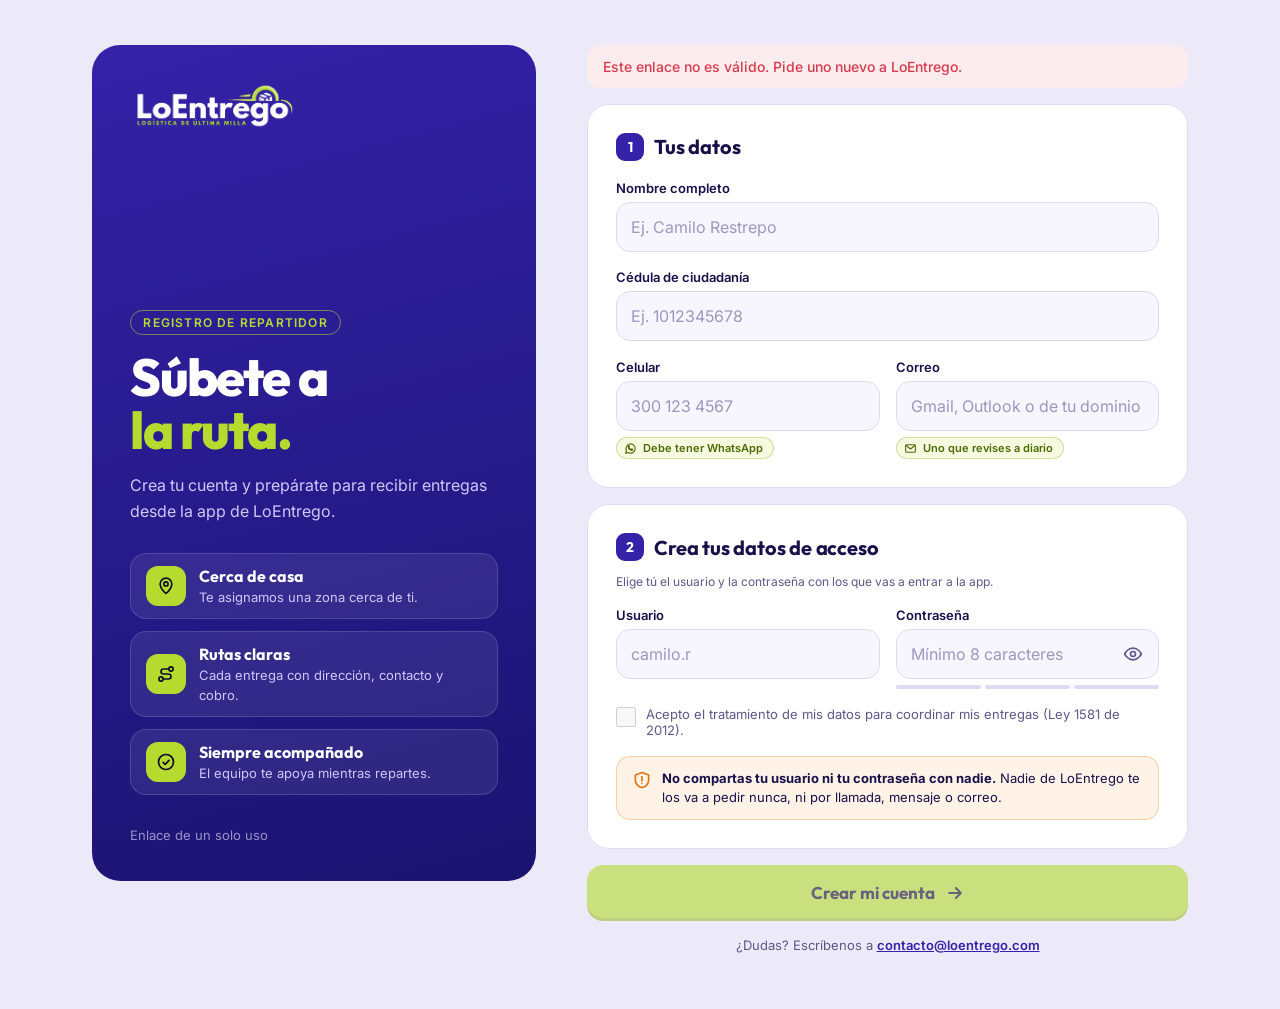
==== commit fd9ba80d: "Repartidor: solo cédula de ciudadanía, sin tipo de documento ni validación de documentos Co-Authored" ====
--- a/form repartidor/index.html
+++ b/form repartidor/index.html
@@ -11,7 +11,7 @@
 <link rel="preconnect" href="https://fonts.googleapis.com">
 <link rel="preconnect" href="https://fonts.gstatic.com" crossorigin>
 <link href="https://fonts.googleapis.com/css2?family=Outfit:wght@500;600;700;800&family=Inter:wght@400;500;600;700&display=swap" rel="stylesheet">
-<link rel="stylesheet" href="Styles-registrorepartidor.css?v=12">
+<link rel="stylesheet" href="Styles-registrorepartidor.css?v=13">
 <link rel="icon" href="img/icon-192.png">
 <link rel="apple-touch-icon" href="img/apple-touch-icon.png">
 </head>
@@ -50,21 +50,10 @@
           <p class="err" id="err-nombre">Escribe tu nombre y tu apellido.</p>
         </div>
 
-        <div class="doc">
-          <div class="field">
-            <label for="tipo_documento">Documento</label>
-            <select class="input" id="tipo_documento" name="tipo_documento">
-              <option value="cc">C.C.</option>
-              <option value="ce">C.E.</option>
-              <option value="ppt">PPT</option>
-              <option value="pasaporte">Pasaporte</option>
-            </select>
-          </div>
-          <div class="field">
-            <label for="documento">Número</label>
-            <input class="input" type="text" id="documento" name="documento" placeholder="Ej. 1012345678" inputmode="numeric" maxlength="15" required>
-            <p class="err" id="err-documento">Entre 5 y 15 caracteres.</p>
-          </div>
+        <div class="field">
+          <label for="documento">Cédula de ciudadanía</label>
+          <input class="input" type="text" id="documento" name="documento" placeholder="Ej. 1012345678" inputmode="numeric" maxlength="10" autocomplete="off" required>
+          <p class="err" id="err-documento">Escribe tu cédula: solo números, entre 6 y 10 dígitos.</p>
         </div>
 
         <div class="row">
@@ -144,6 +133,6 @@
 </div>
 
 <script src="../registro-comun.js?v=1"></script>
-<script src="Scripts-registrorepartidor.js?v=6"></script>
+<script src="Scripts-registrorepartidor.js?v=7"></script>
 </body>
 </html>
--- a/form repartidor/Styles-registrorepartidor.css
+++ b/form repartidor/Styles-registrorepartidor.css
@@ -183,7 +183,6 @@
 }
 
 /* Propio del repartidor: documento (tipo + número) y placa */
-.doc { display: grid; grid-template-columns: 120px 1fr; gap: 0.75rem; }
 select.input { appearance: none; padding-right: 34px; cursor: pointer; background-image: url("data:image/svg+xml,%3Csvg xmlns='http://www.w3.org/2000/svg' viewBox='0 0 24 24' fill='none' stroke='%235D5889' stroke-width='2.4' stroke-linecap='round'%3E%3Cpath d='m6 9 6 6 6-6'/%3E%3C/svg%3E"); background-repeat: no-repeat; background-position: right 12px center; background-size: 16px; }
 .input.placa { max-width: 180px; font-weight: 700; letter-spacing: 0.12em; text-transform: uppercase; }
 .field[hidden] { display: none; }
@@ -192,7 +191,6 @@
   select.input { background-image: url("data:image/svg+xml,%3Csvg xmlns='http://www.w3.org/2000/svg' viewBox='0 0 24 24' fill='none' stroke='%23B3ADE0' stroke-width='2.4' stroke-linecap='round'%3E%3Cpath d='m6 9 6 6 6-6'/%3E%3C/svg%3E"); }
   select.input option { background: #1D1757; }
 }
-@media (max-width: 520px) { .doc { grid-template-columns: 100px 1fr; } }
 
 
 /* Escritorio: los dos cuadros a la misma altura (la de antes, con aire arriba) */
